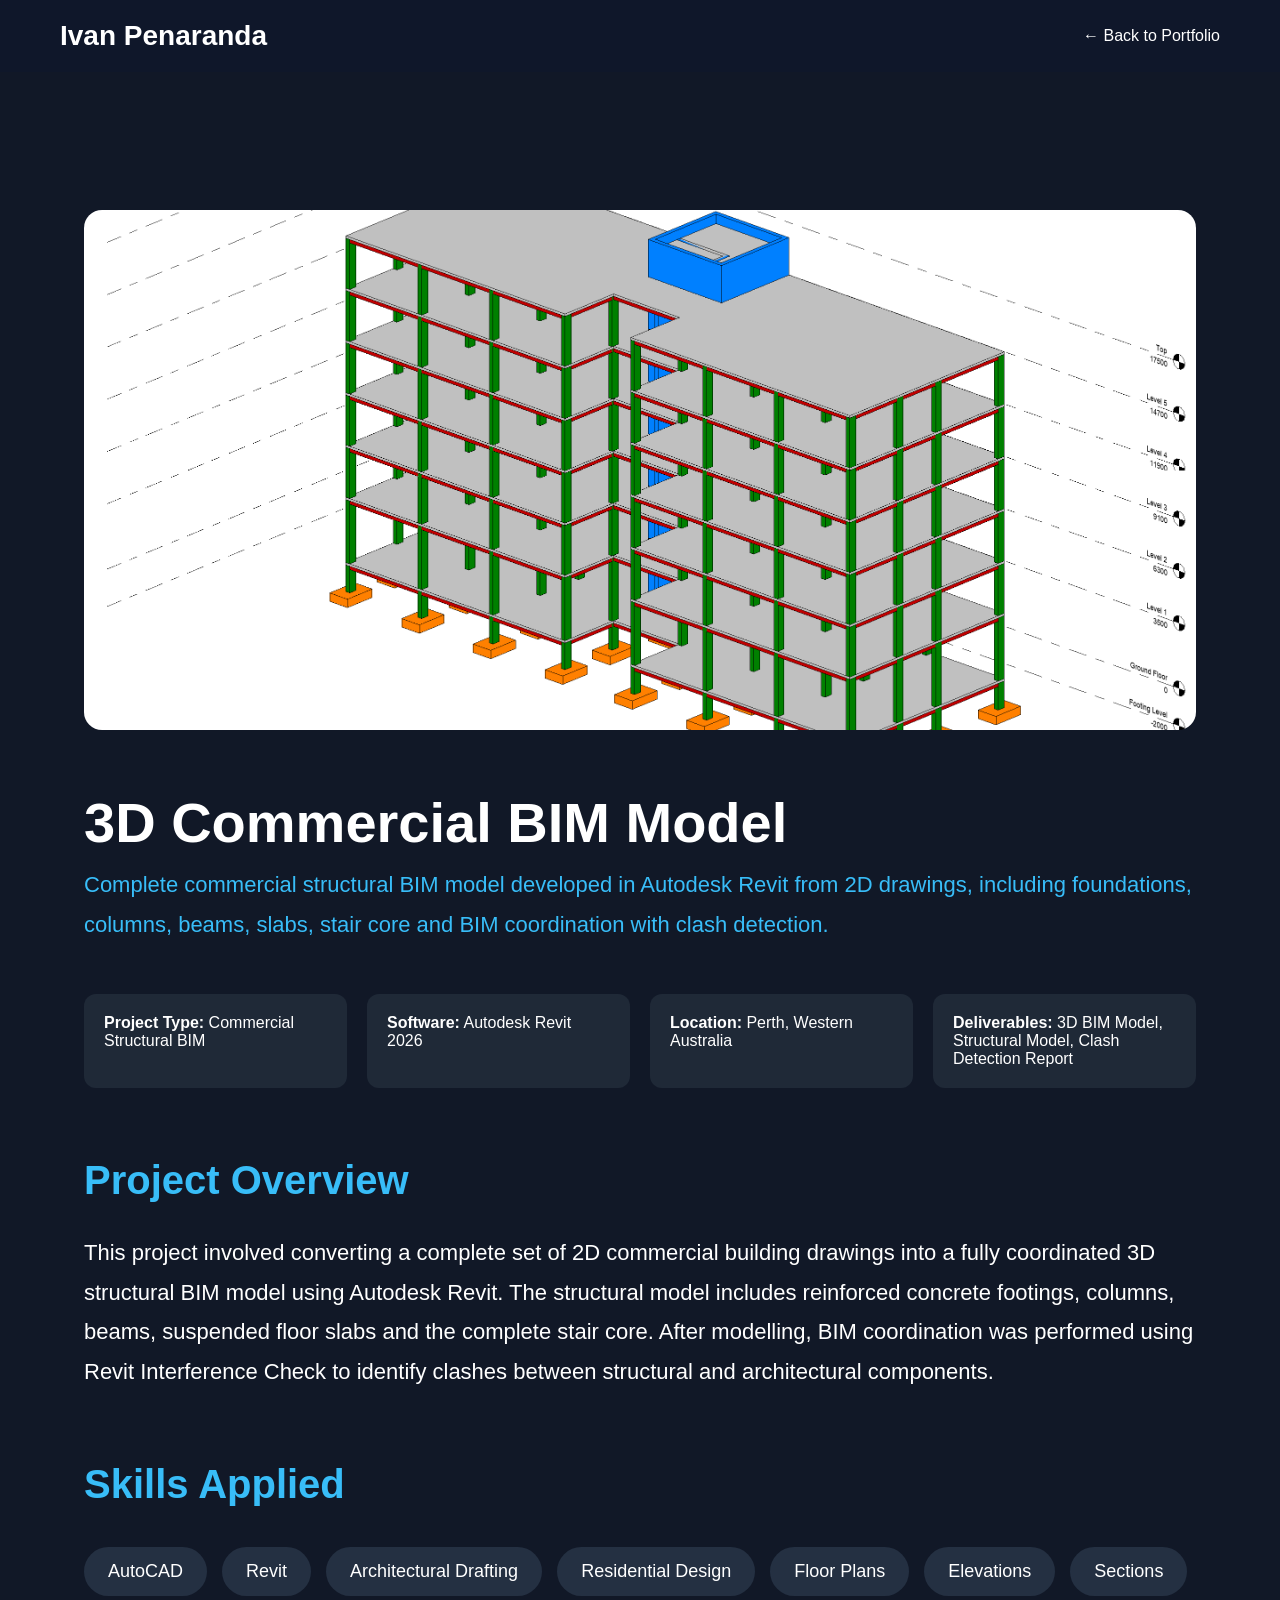
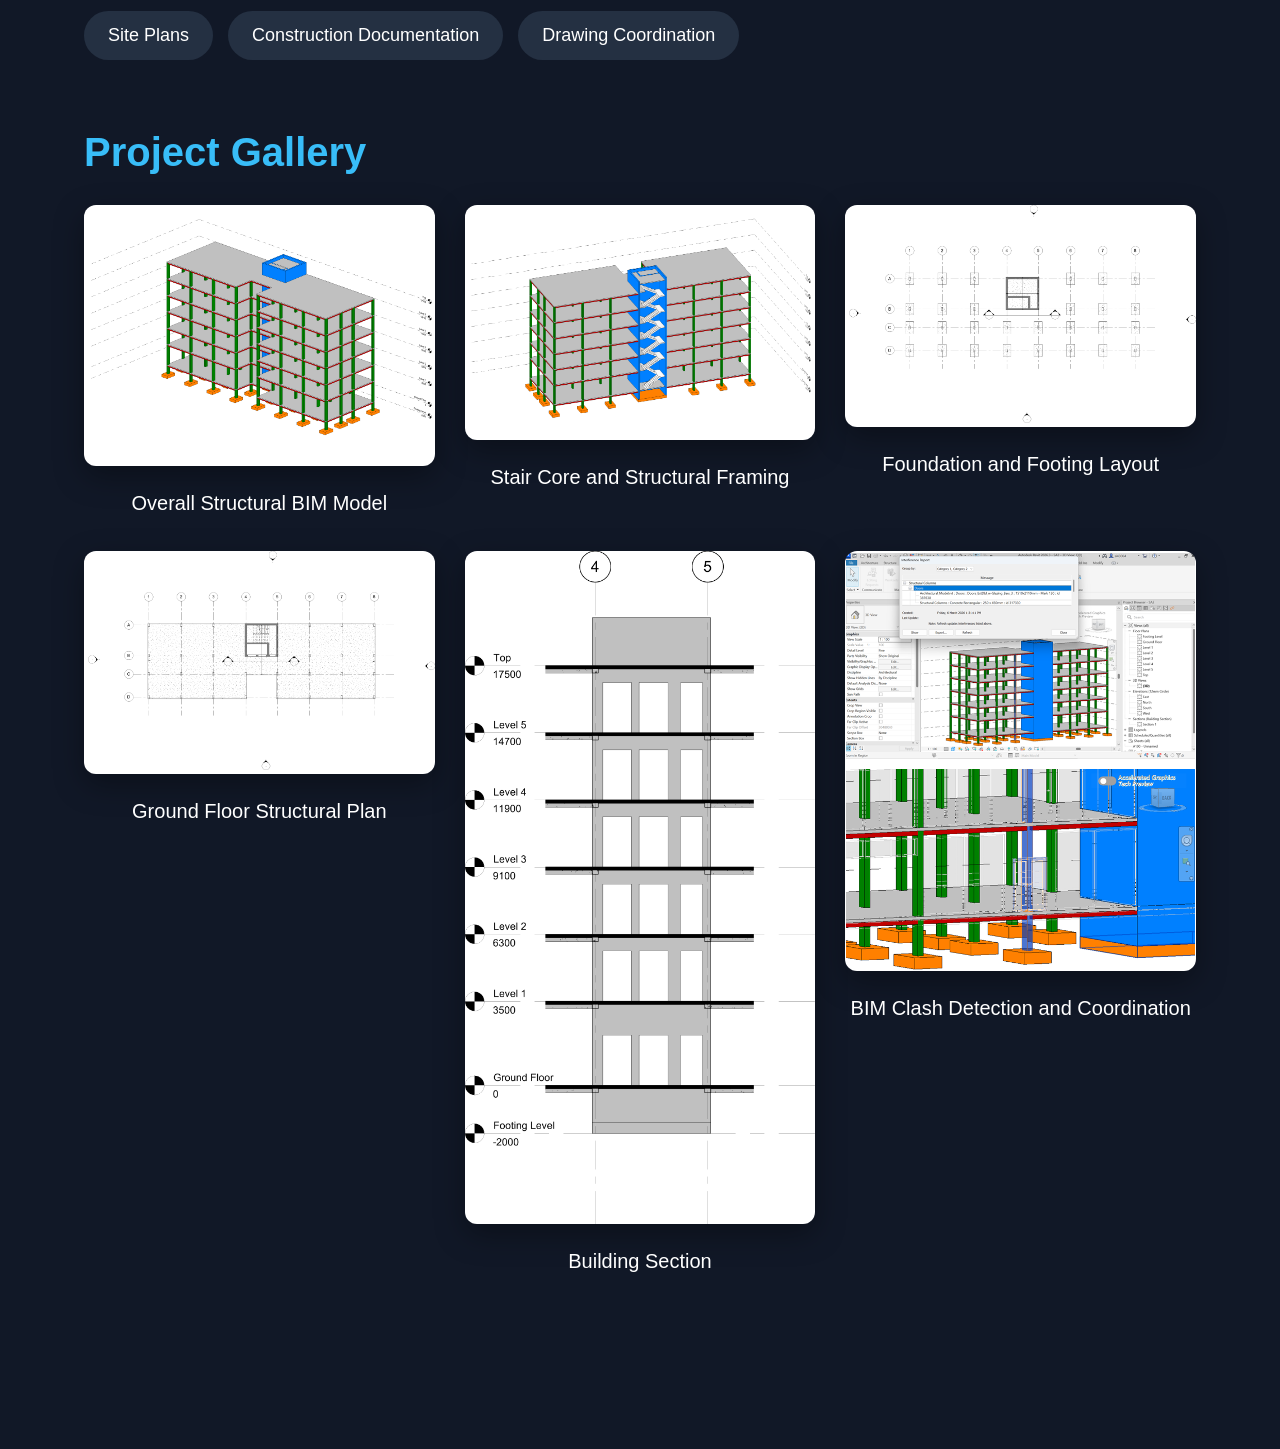
==== projects/commercial-bim-model/index.html @ fedfc9dd "Update index.html" ====
<!DOCTYPE html>
<html lang="en">
<head>
    <meta charset="UTF-8">
    <meta name="viewport" content="width=device-width, initial-scale=1.0">
    <title>Residential House Renovation | Ivan Penaranda</title>
    <link rel="stylesheet" href="../../style.css">
</head>

<body>

<header>
    <nav>
        <div class="logo">Ivan Penaranda</div>
        <ul>
            <li><a href="../../index.html">← Back to Portfolio</a></li>
        </ul>
    </nav>
</header>

<section class="project-detail">

    <div class="hero-slider">

    <img src="images/commercial-1.png" class="active" alt="Commercial BIM Model">

    <img src="images/commercial-2.png" alt="Commercial BIM Model">

    <img src="images/footing.png" alt="Commercial BIM Model">

    <img src="images/ground-floor.png" alt="Commercial BIM Model">

    <img src="images/section-1.png" alt="Commercial BIM Model">

    <img src="images/clash-detection.png" alt="Commercial BIM Model">

</div>

    <h1>3D Commercial BIM Model</h1>
    <p class="project-subtitle">
        Complete commercial structural BIM model developed in Autodesk Revit from 2D drawings, including foundations, columns, beams, slabs, stair core and BIM coordination with clash detection.
    </p>

    <div class="project-info">
        <div><strong>Project Type:</strong> Commercial Structural BIM</div>
        <div><strong>Software:</strong> Autodesk Revit 2026</div>
        <div><strong>Location:</strong> Perth, Western Australia</div>
        <div><strong>Deliverables:</strong> 3D BIM Model, Structural Model, Clash Detection Report</div>
    </div>

    <h2>Project Overview</h2>
    <p>
This project involved converting a complete set of 2D commercial building drawings into a fully coordinated 3D structural BIM model using Autodesk Revit.

The structural model includes reinforced concrete footings, columns, beams, suspended floor slabs and the complete stair core. After modelling, BIM coordination was performed using Revit Interference Check to identify clashes between structural and architectural components.
</p>

    <h2>Skills Applied</h2>

<div class="skills">

    <span>AutoCAD</span>

    <span>Revit</span>

    <span>Architectural Drafting</span>

    <span>Residential Design</span>

    <span>Floor Plans</span>

    <span>Elevations</span>

    <span>Sections</span>

    <span>Site Plans</span>

    <span>Construction Documentation</span>

    <span>Drawing Coordination</span>

</div>

    <h2>Project Gallery</h2>

    <div class="gallery">

    <a href="images/commercial-1.png" target="_blank">
        <img src="images/commercial-1.png" alt="Overall commercial BIM model">
        <p>Overall Structural BIM Model</p>
    </a>

    <a href="images/commercial-2.png" target="_blank">
        <img src="images/commercial-2.png" alt="Commercial BIM stair core">
        <p>Stair Core and Structural Framing</p>
    </a>

    <a href="images/footing.png" target="_blank">
        <img src="images/footing.png" alt="Commercial building footing layout">
        <p>Foundation and Footing Layout</p>
    </a>

    <a href="images/ground-floor.png" target="_blank">
        <img src="images/ground-floor.png" alt="Commercial building ground floor">
        <p>Ground Floor Structural Plan</p>
    </a>

    <a href="images/section-1.png" target="_blank">
        <img src="images/section-1.png" alt="Commercial building structural section">
        <p>Building Section</p>
    </a>

    <a href="images/clash-detection.png" target="_blank">
        <img src="images/clash-detection.png" alt="BIM clash detection review">
        <p>BIM Clash Detection and Coordination</p>
    </a>

</div>

</div>


</section>

<script>
const slides = document.querySelectorAll(".hero-slider img");

let current = 0;

setInterval(() => {
    slides[current].classList.remove("active");
    current = (current + 1) % slides.length;
    slides[current].classList.add("active");
}, 3000);
</script>

</body>
</html>
---- style.css ----
*{
    margin:0;
    padding:0;
    box-sizing:border-box;
}

html{
    scroll-behavior:smooth;
}

body{

    font-family:Arial, Helvetica, sans-serif;
    background:#111827;
    color:white;

}

header{

    background:#0f172a;
    position:fixed;
    width:100%;
    top:0;
    z-index:1000;

}

nav{

    max-width:1200px;
    margin:auto;

    display:flex;

    justify-content:space-between;

    align-items:center;

    padding:20px;

}

.logo{

    font-size:28px;
    font-weight:bold;

}

nav ul{

    display:flex;
    list-style:none;

}

nav li{

    margin-left:30px;

}

nav a{

    color:white;
    text-decoration:none;
    transition:.3s;

}

nav a:hover{

    color:#38bdf8;

}

.hero{

    max-width:1100px;

    margin:auto;

    padding:170px 20px 120px;

    text-align:center;

}

.hero img{

    width:220px;

    height:220px;

    border-radius:50%;

    object-fit:cover;

    border:6px solid #38bdf8;

    margin-bottom:40px;

}

.hero h1{

    font-size:72px;

    margin-bottom:20px;

}

.hero h2{

    color:#38bdf8;

    font-size:42px;

    margin-bottom:30px;

}

.hero p{

    font-size:24px;

    color:#d1d5db;

    max-width:900px;

    margin:auto;

    line-height:1.7;

}

.button{

    display:inline-block;

    margin-top:45px;

    padding:18px 40px;

    background:#38bdf8;

    color:white;

    border-radius:8px;

    text-decoration:none;

    font-size:20px;

}

section{

    max-width:1100px;

    margin:auto;

    padding:90px 20px;

}

section h2{

    font-size:42px;

    margin-bottom:40px;

    color:#38bdf8;

}

section p{

    font-size:20px;

    line-height:1.8;

}

.cards{

    display:grid;

    grid-template-columns:repeat(auto-fit,minmax(300px,1fr));

    gap:30px;

}

.card{

    background:#1f2937;

    padding:35px;

    border-radius:12px;

}

.card h3{

    margin-bottom:20px;

    color:#38bdf8;

}

.skills{

    display:flex;

    flex-wrap:wrap;

    gap:15px;

}

.skills span{

    background:#38bdf8;

    padding:15px 25px;

    border-radius:40px;

    font-size:18px;

}

#contact a{

    color:#38bdf8;

    text-decoration:none;

}

footer{

    padding:50px;

    text-align:center;

    background:#0f172a;

    color:#9ca3af;

}

/* ===========================
   PROJECT DETAIL PAGE
=========================== */

.project-detail{
    width:90%;
    max-width:1200px;
    margin:120px auto 80px;
}

.project-detail h1{
    font-size:56px;
    color:white;
    margin-bottom:10px;
}

.project-subtitle{
    font-size:24px;
    color:#38bdf8;
    margin-bottom:50px;
}

.project-info{
    display:grid;
    grid-template-columns:repeat(auto-fit,minmax(250px,1fr));
    gap:20px;
    margin-bottom:60px;
}

.project-info div{
    background:#1f2937;
    padding:20px;
    border-radius:12px;
}

.project-detail h2{
    margin-top:70px;
    margin-bottom:30px;
    color:#38bdf8;
    font-size:40px;
}

.project-detail p{
    font-size:22px;
    line-height:1.8;
}

.gallery{
    display:grid;
    grid-template-columns:repeat(auto-fit,minmax(320px,1fr));
    gap:30px;
}

.gallery a{
    text-decoration:none;
    color:white;
}

.gallery img{
    width:100%;
    border-radius:12px;
    transition:.3s;
    box-shadow:0 10px 30px rgba(0,0,0,.35);
}

.gallery img:hover{
    transform:scale(1.03);
}

.gallery p{
    text-align:center;
    margin-top:15px;
    font-size:20px;
    color:white;
}

.hero-slider{

    width:100%;

    height:520px;

    position:relative;

    overflow:hidden;

    border-radius:18px;

    margin-bottom:60px;

}

.hero-slider img{

    position:absolute;

    width:100%;

    height:100%;

    object-fit:cover;

    opacity:0;

    transition:opacity 1s ease;

}

.hero-slider img.active{

    opacity:1;

}

.skills{
    display:flex;
    flex-wrap:wrap;
    gap:15px;
    margin:40px 0 70px;
}

.skills span{
    background:#243042;
    color:white;
    padding:14px 24px;
    border-radius:40px;
    font-size:18px;
    transition:.3s;
}

.skills span:hover{
    background:#38bdf8;
    transform:translateY(-4px);
}
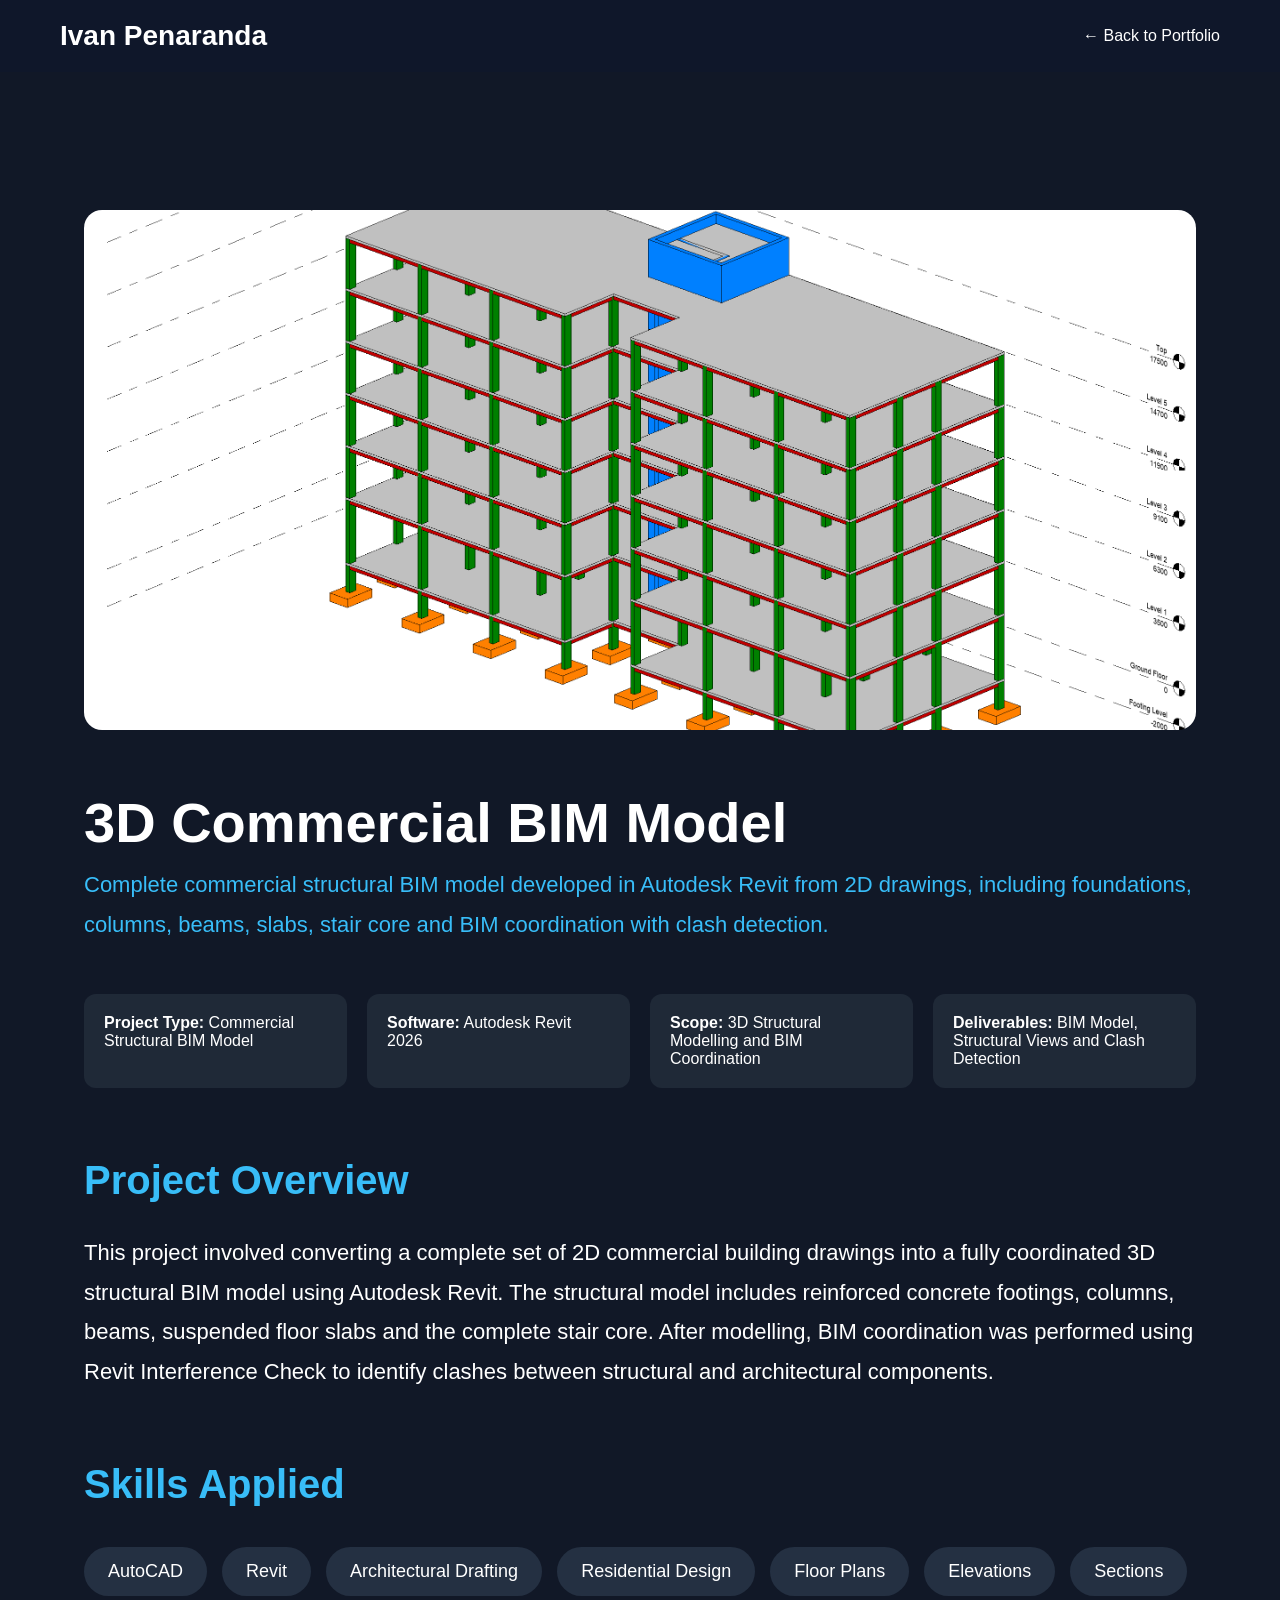
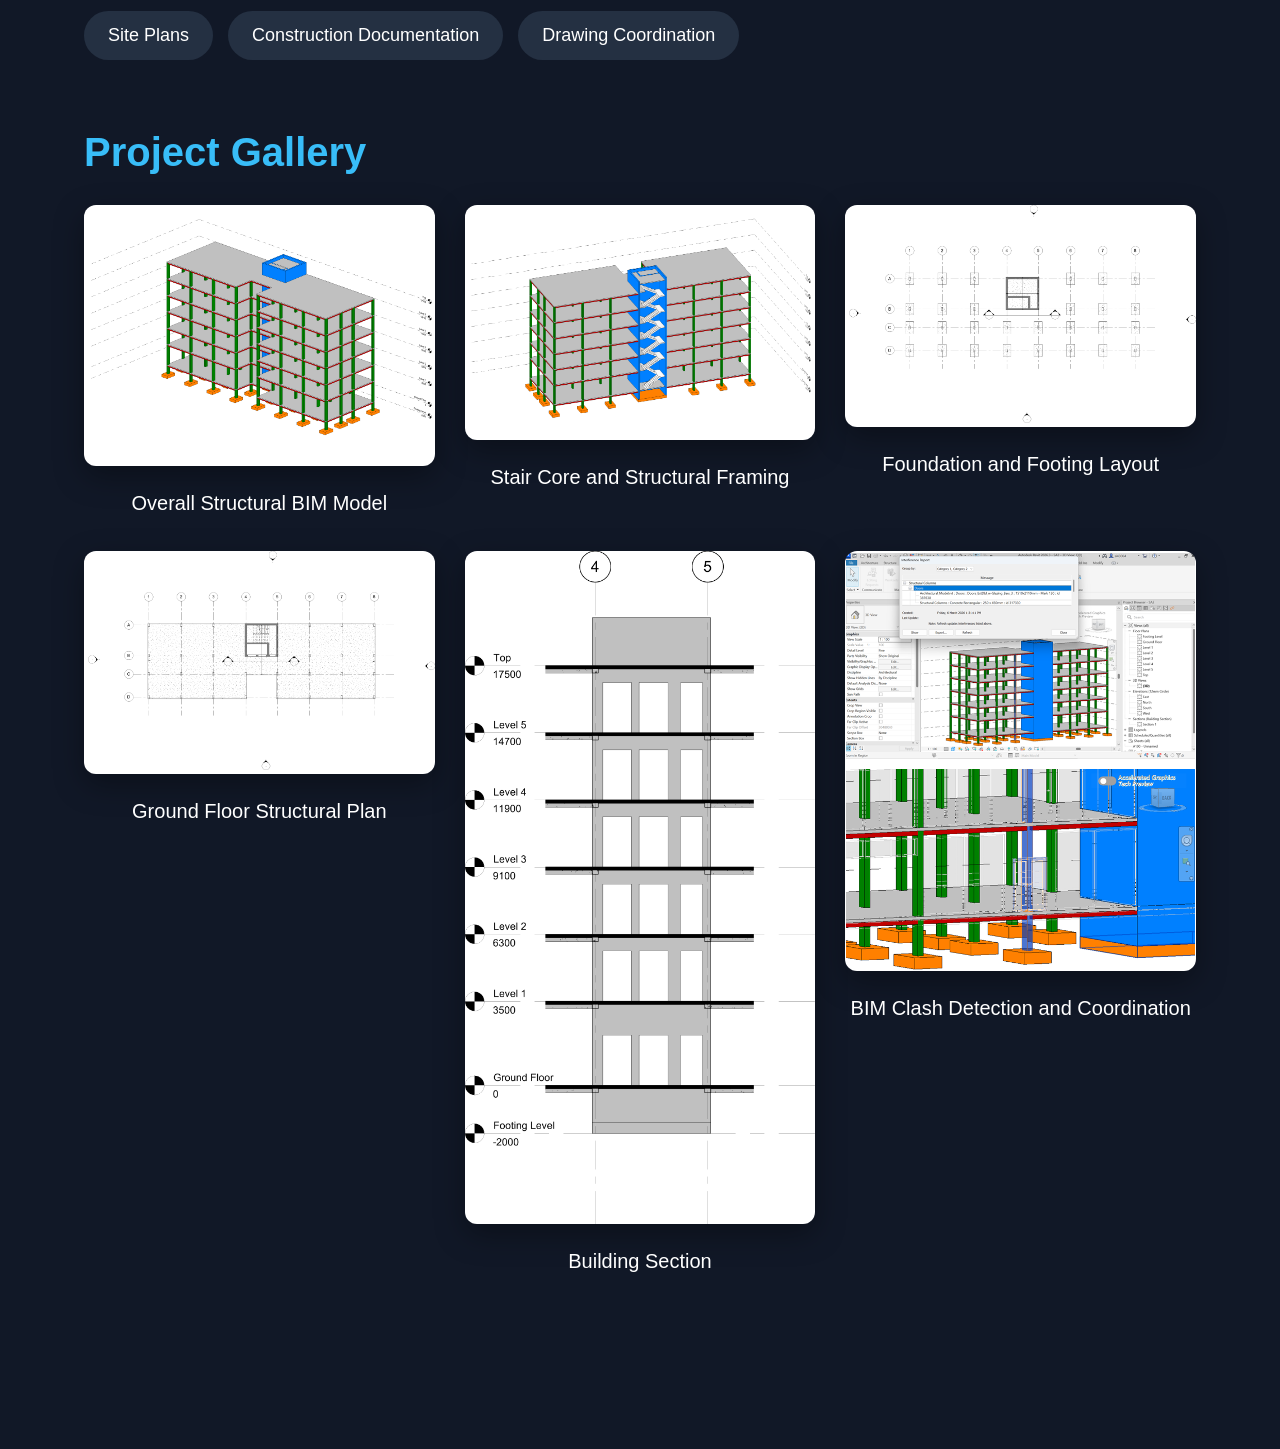
==== commit 0e9939f3: "Update index.html" ====
--- a/projects/commercial-bim-model/index.html
+++ b/projects/commercial-bim-model/index.html
@@ -42,11 +42,28 @@
     </p>
 
     <div class="project-info">
-        <div><strong>Project Type:</strong> Commercial Structural BIM</div>
-        <div><strong>Software:</strong> Autodesk Revit 2026</div>
-        <div><strong>Location:</strong> Perth, Western Australia</div>
-        <div><strong>Deliverables:</strong> 3D BIM Model, Structural Model, Clash Detection Report</div>
+
+    <div>
+        <strong>Project Type:</strong>
+        Commercial Structural BIM Model
     </div>
+
+    <div>
+        <strong>Software:</strong>
+        Autodesk Revit 2026
+    </div>
+
+    <div>
+        <strong>Scope:</strong>
+        3D Structural Modelling and BIM Coordination
+    </div>
+
+    <div>
+        <strong>Deliverables:</strong>
+        BIM Model, Structural Views and Clash Detection
+    </div>
+
+</div>
 
     <h2>Project Overview</h2>
     <p>
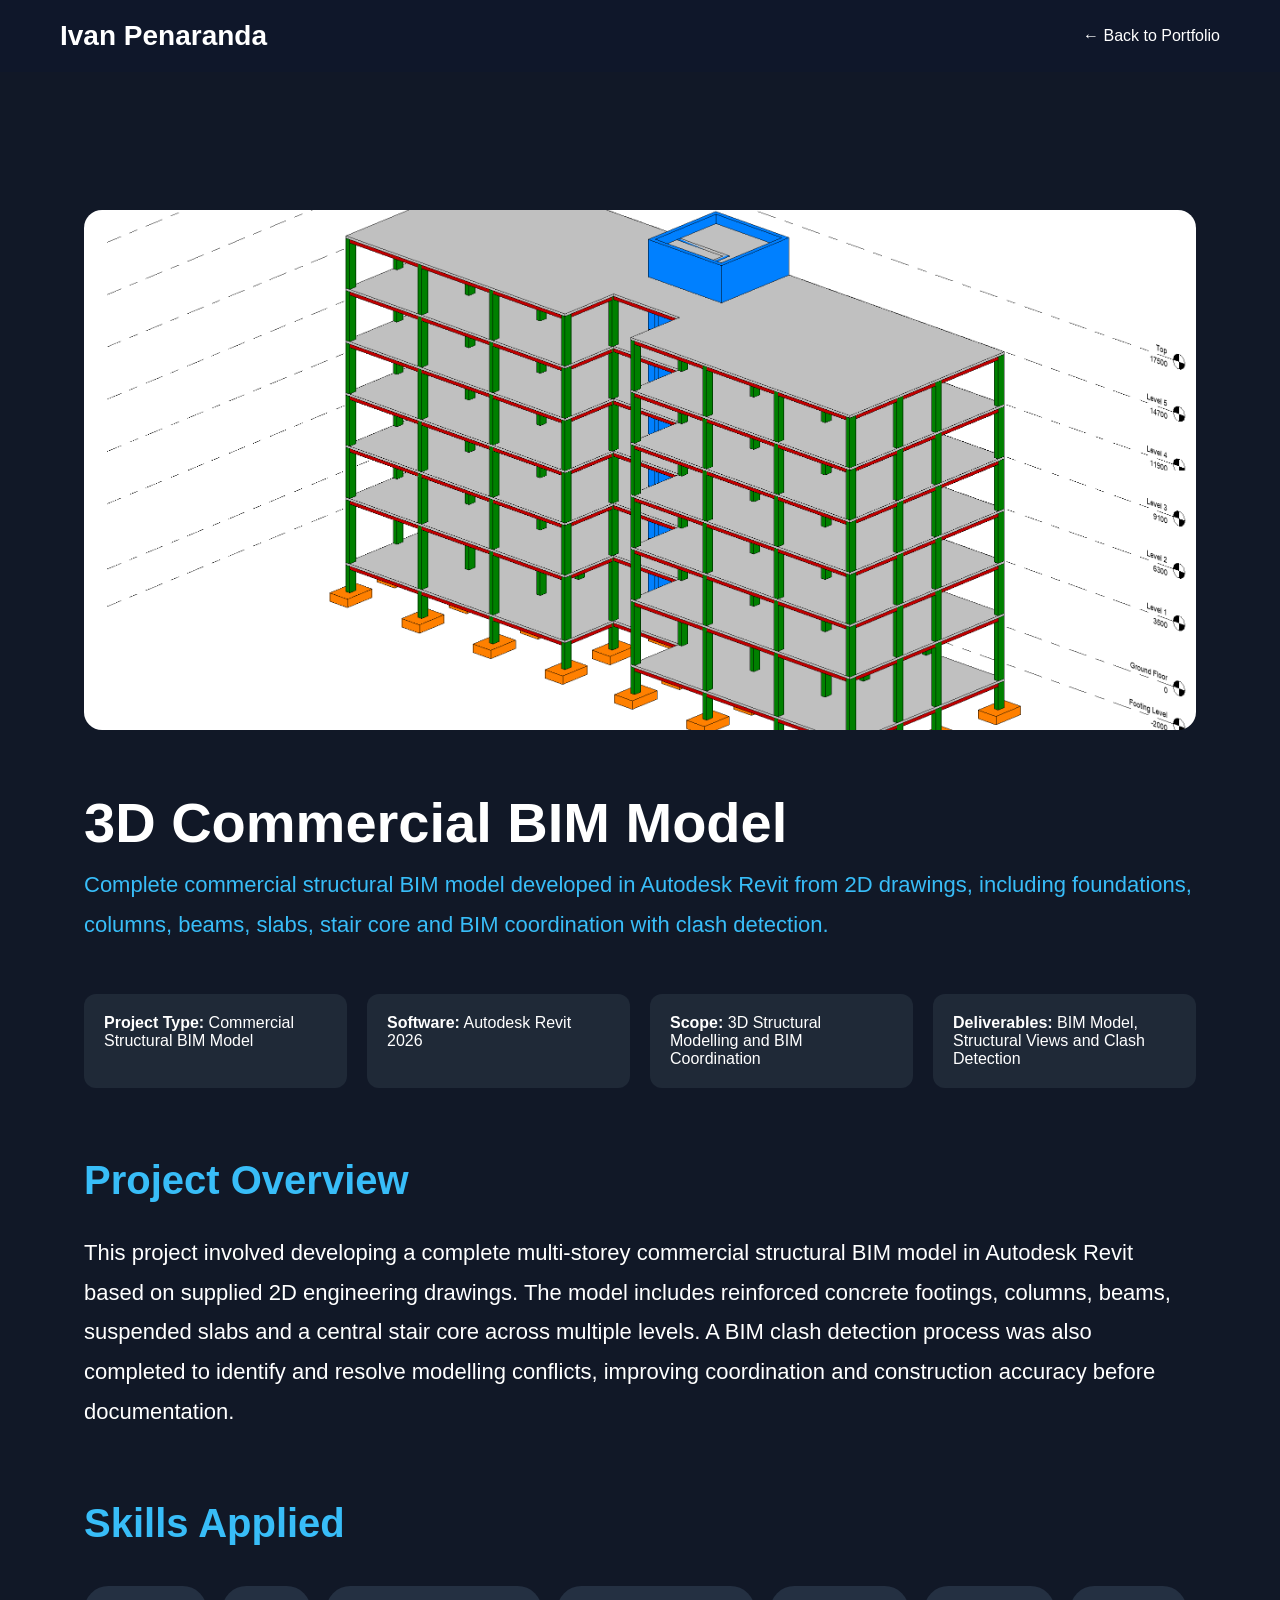
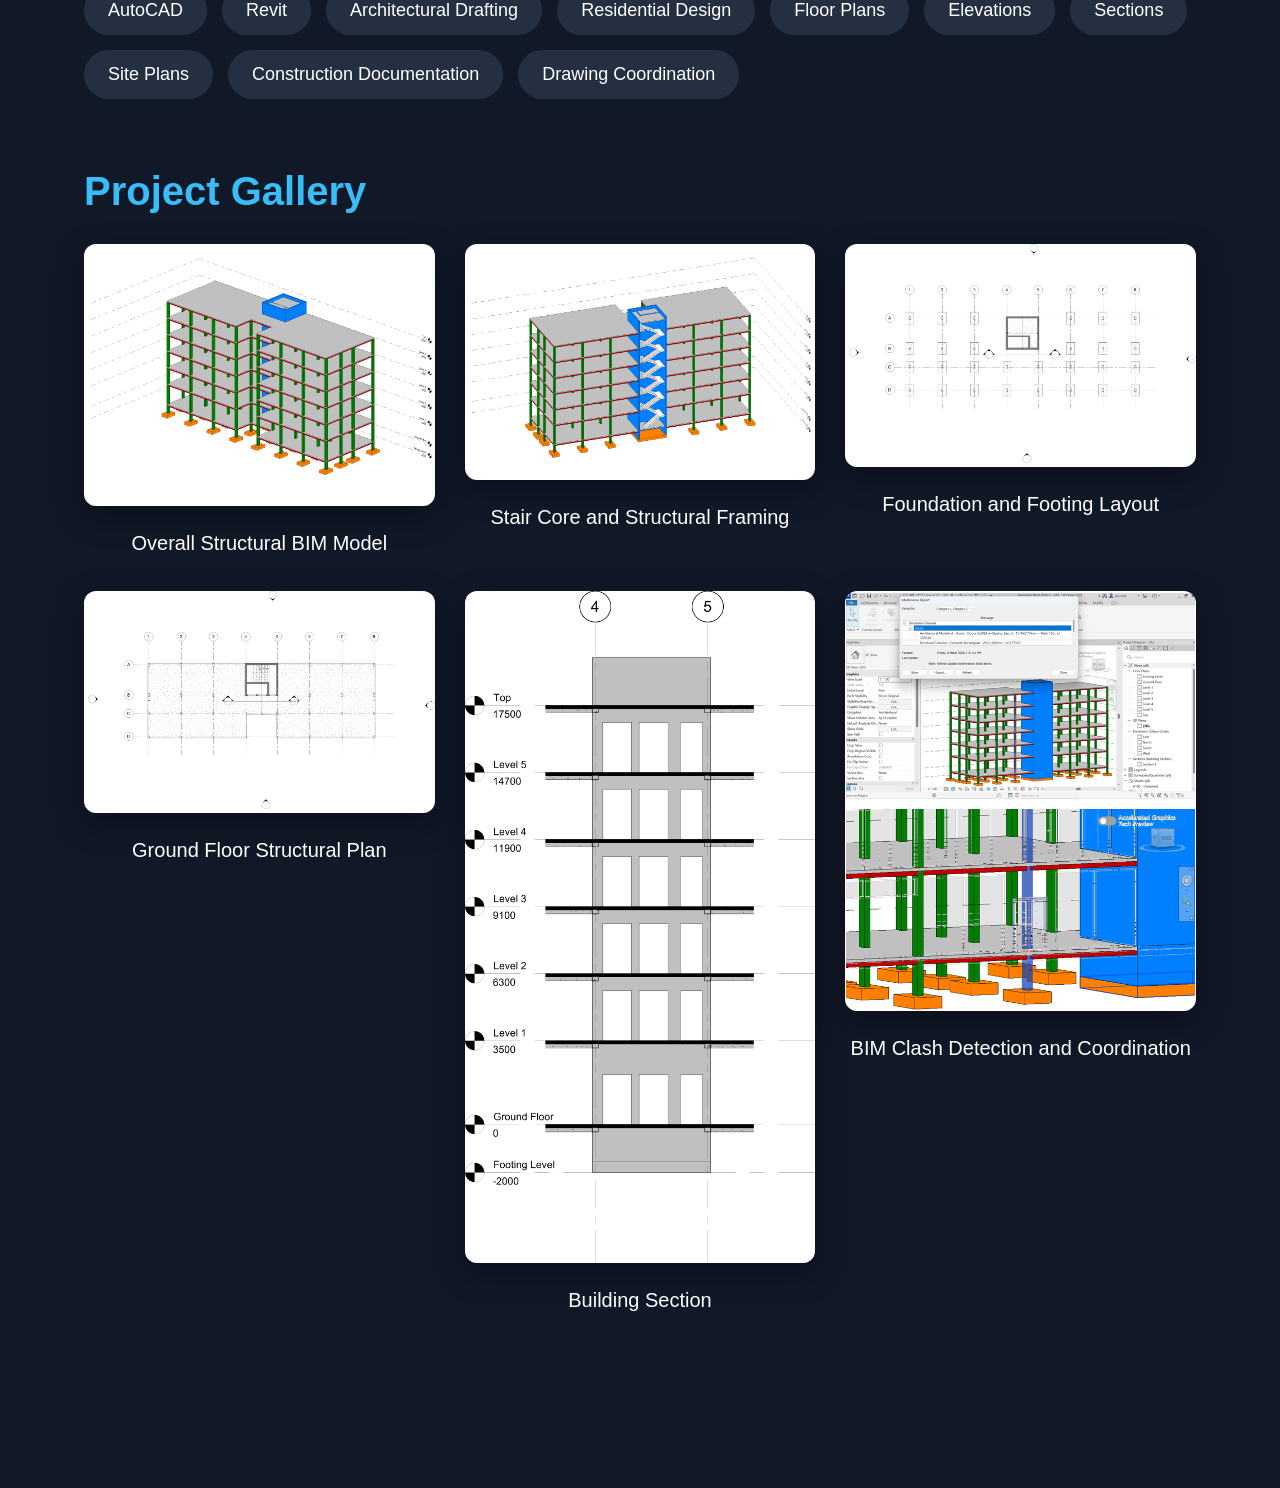
==== commit cbcbfb76: "Update index.html" ====
--- a/projects/commercial-bim-model/index.html
+++ b/projects/commercial-bim-model/index.html
@@ -67,9 +67,7 @@
 
     <h2>Project Overview</h2>
     <p>
-This project involved converting a complete set of 2D commercial building drawings into a fully coordinated 3D structural BIM model using Autodesk Revit.
-
-The structural model includes reinforced concrete footings, columns, beams, suspended floor slabs and the complete stair core. After modelling, BIM coordination was performed using Revit Interference Check to identify clashes between structural and architectural components.
+This project involved developing a complete multi-storey commercial structural BIM model in Autodesk Revit based on supplied 2D engineering drawings. The model includes reinforced concrete footings, columns, beams, suspended slabs and a central stair core across multiple levels. A BIM clash detection process was also completed to identify and resolve modelling conflicts, improving coordination and construction accuracy before documentation.
 </p>
 
     <h2>Skills Applied</h2>
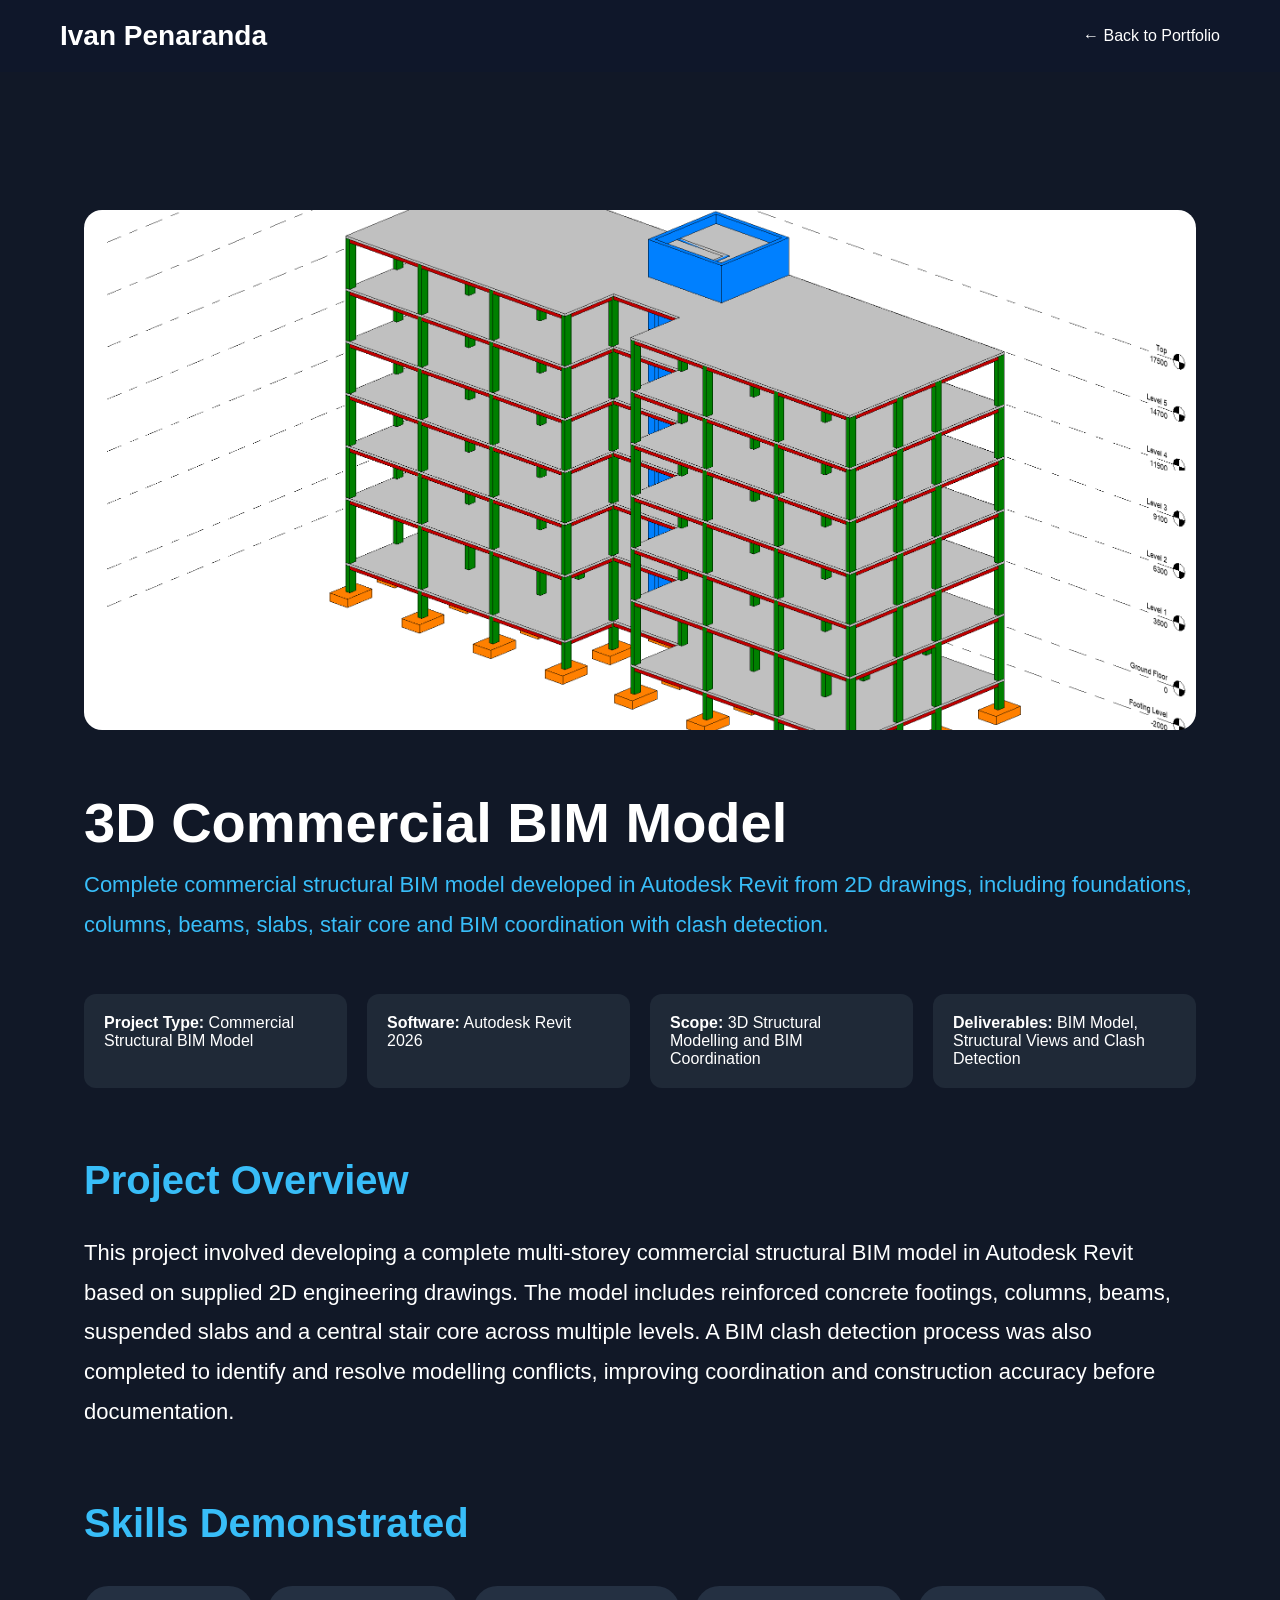
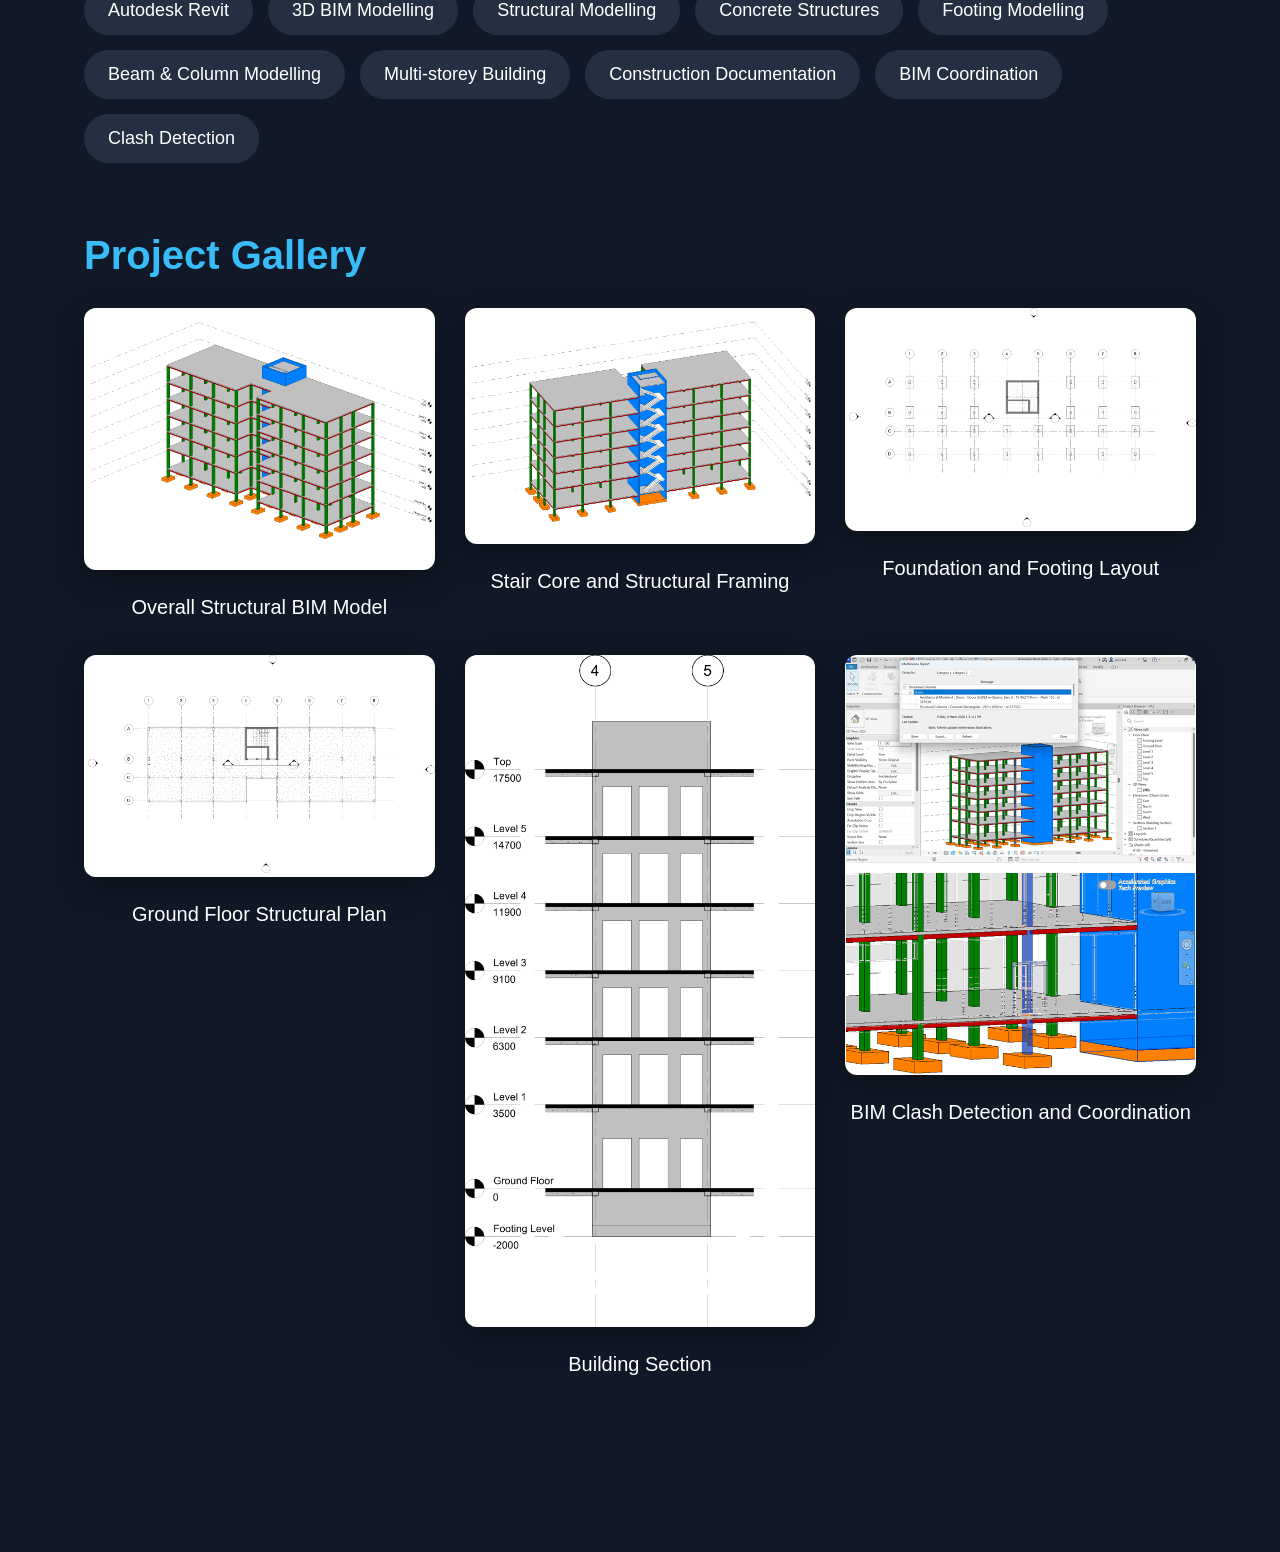
==== commit 239d45f1: "Update index.html" ====
--- a/projects/commercial-bim-model/index.html
+++ b/projects/commercial-bim-model/index.html
@@ -70,29 +70,29 @@
 This project involved developing a complete multi-storey commercial structural BIM model in Autodesk Revit based on supplied 2D engineering drawings. The model includes reinforced concrete footings, columns, beams, suspended slabs and a central stair core across multiple levels. A BIM clash detection process was also completed to identify and resolve modelling conflicts, improving coordination and construction accuracy before documentation.
 </p>
 
-    <h2>Skills Applied</h2>
+    <h2>Skills Demonstrated</h2>
 
 <div class="skills">
 
-    <span>AutoCAD</span>
+    <span>Autodesk Revit</span>
 
-    <span>Revit</span>
+    <span>3D BIM Modelling</span>
 
-    <span>Architectural Drafting</span>
+    <span>Structural Modelling</span>
 
-    <span>Residential Design</span>
+    <span>Concrete Structures</span>
 
-    <span>Floor Plans</span>
+    <span>Footing Modelling</span>
 
-    <span>Elevations</span>
+    <span>Beam & Column Modelling</span>
 
-    <span>Sections</span>
-
-    <span>Site Plans</span>
+    <span>Multi-storey Building</span>
 
     <span>Construction Documentation</span>
 
-    <span>Drawing Coordination</span>
+    <span>BIM Coordination</span>
+
+    <span>Clash Detection</span>
 
 </div>
 
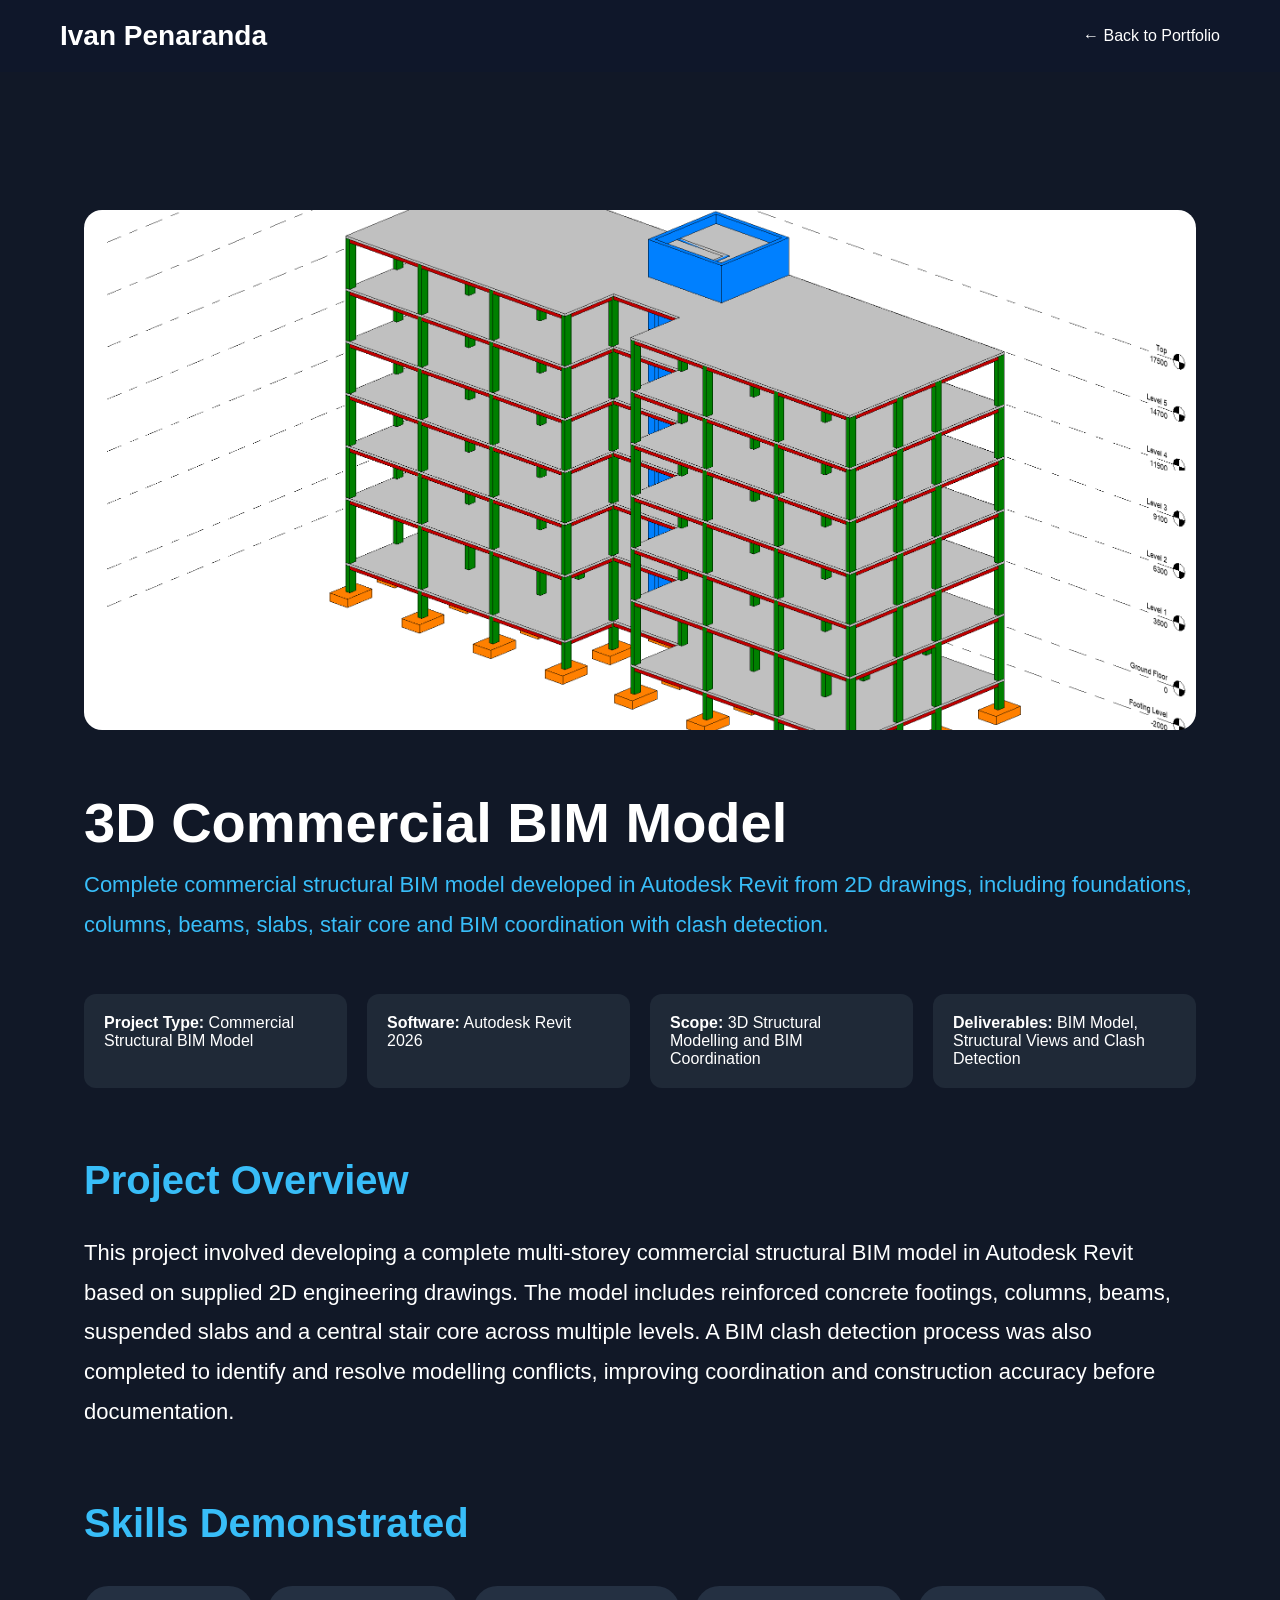
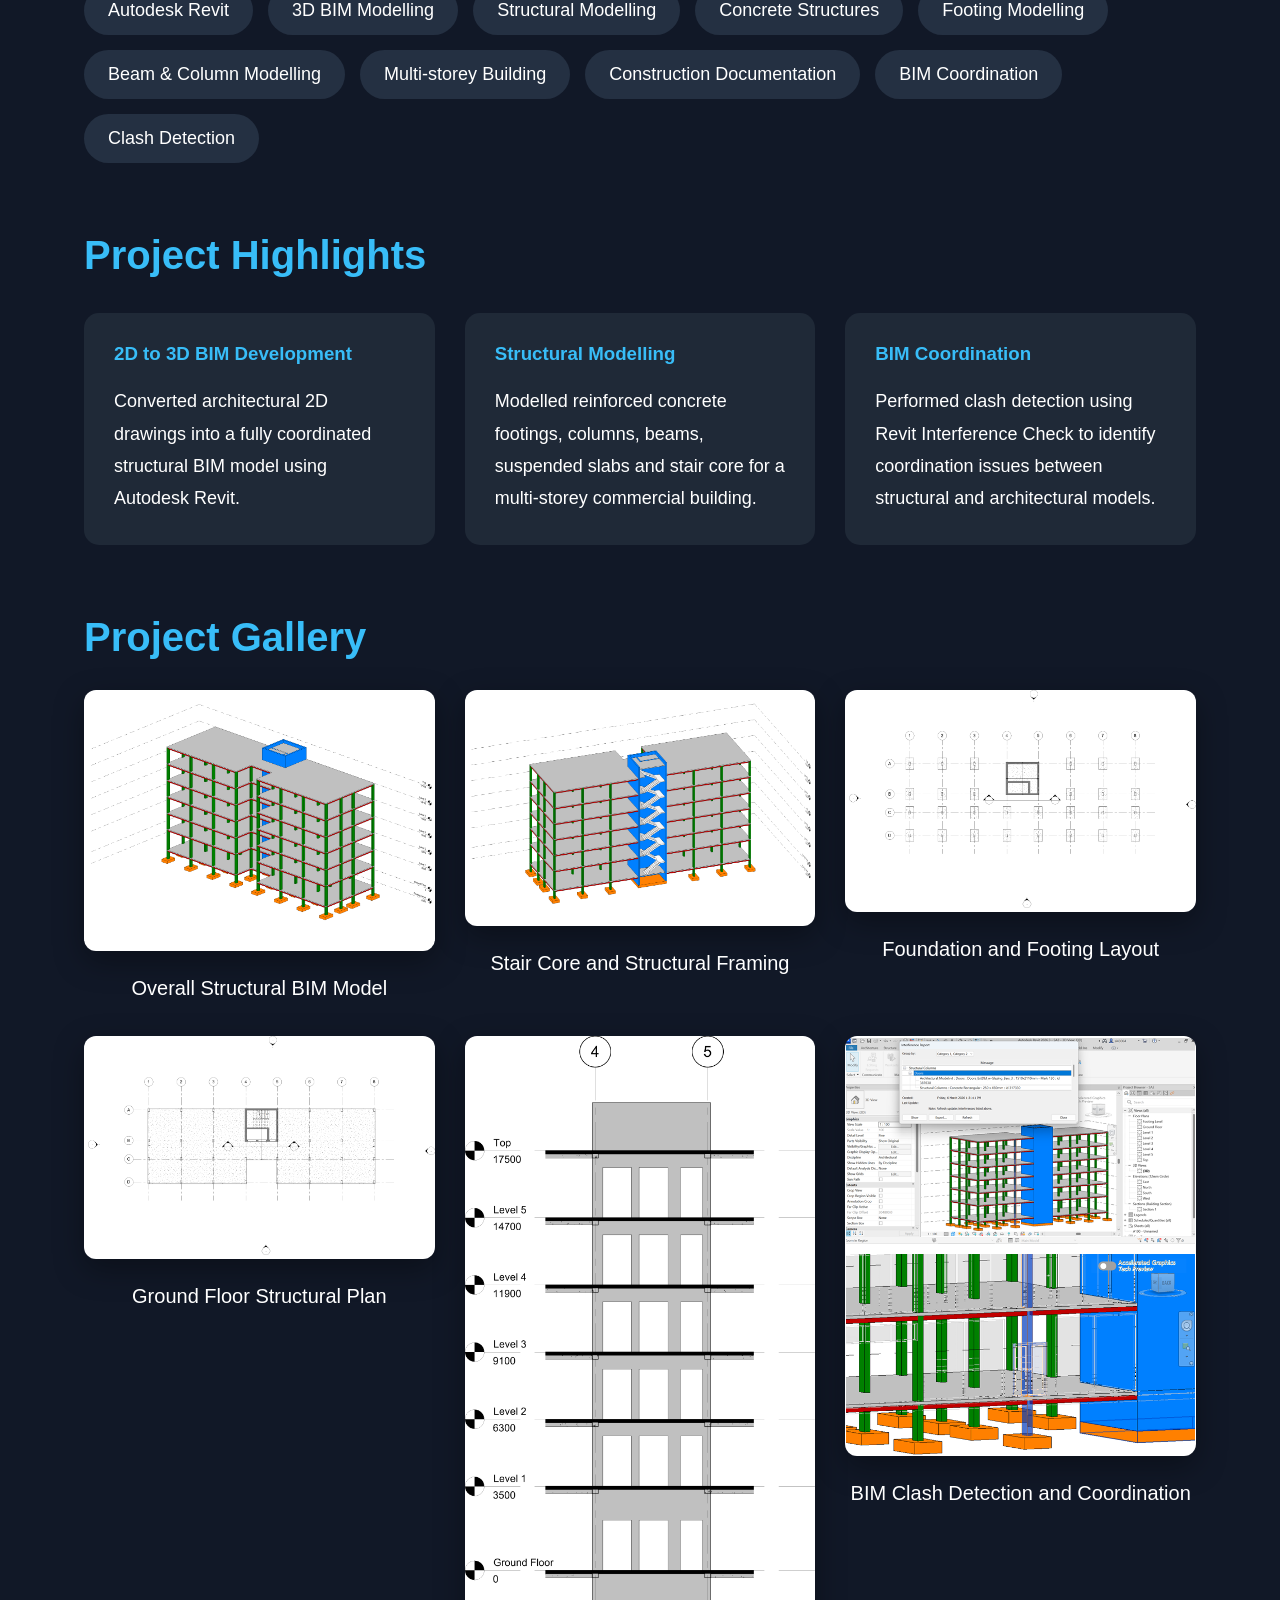
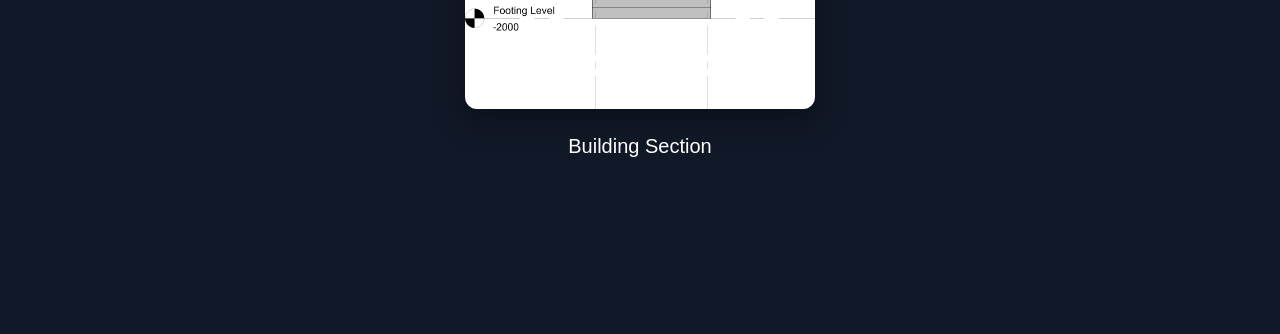
==== commit 4ae421f8: "aeae" ====
--- a/projects/commercial-bim-model/index.html
+++ b/projects/commercial-bim-model/index.html
@@ -96,6 +96,45 @@
 
 </div>
 
+<h2>Project Highlights</h2>
+
+<div class="project-highlights">
+
+    <div class="highlight-card">
+
+        <h3>2D to 3D BIM Development</h3>
+
+        <p>
+        Converted architectural 2D drawings into a fully coordinated
+        structural BIM model using Autodesk Revit.
+        </p>
+
+    </div>
+
+    <div class="highlight-card">
+
+        <h3>Structural Modelling</h3>
+
+        <p>
+        Modelled reinforced concrete footings, columns, beams,
+        suspended slabs and stair core for a multi-storey commercial building.
+        </p>
+
+    </div>
+
+    <div class="highlight-card">
+
+        <h3>BIM Coordination</h3>
+
+        <p>
+        Performed clash detection using Revit Interference Check to
+        identify coordination issues between structural and architectural models.
+        </p>
+
+    </div>
+
+</div>
+
     <h2>Project Gallery</h2>
 
     <div class="gallery">
--- a/style.css
+++ b/style.css
@@ -386,4 +386,58 @@
 .skills span:hover{
     background:#38bdf8;
     transform:translateY(-4px);
+}
+
+/*==========================
+PROJECT HIGHLIGHTS
+===========================*/
+
+.project-highlights{
+
+    display:grid;
+
+    grid-template-columns:repeat(auto-fit,minmax(320px,1fr));
+
+    gap:30px;
+
+    margin-top:35px;
+
+    margin-bottom:70px;
+
+}
+
+.highlight-card{
+
+    background:#1f2937;
+
+    border-radius:15px;
+
+    padding:30px;
+
+    transition:.35s;
+
+}
+
+.highlight-card:hover{
+
+    transform:translateY(-8px);
+
+    box-shadow:0 15px 40px rgba(0,0,0,.35);
+
+}
+
+.highlight-card h3{
+
+    color:#38bdf8;
+
+    margin-bottom:20px;
+
+}
+
+.highlight-card p{
+
+    font-size:18px;
+
+    line-height:1.8;
+
 }
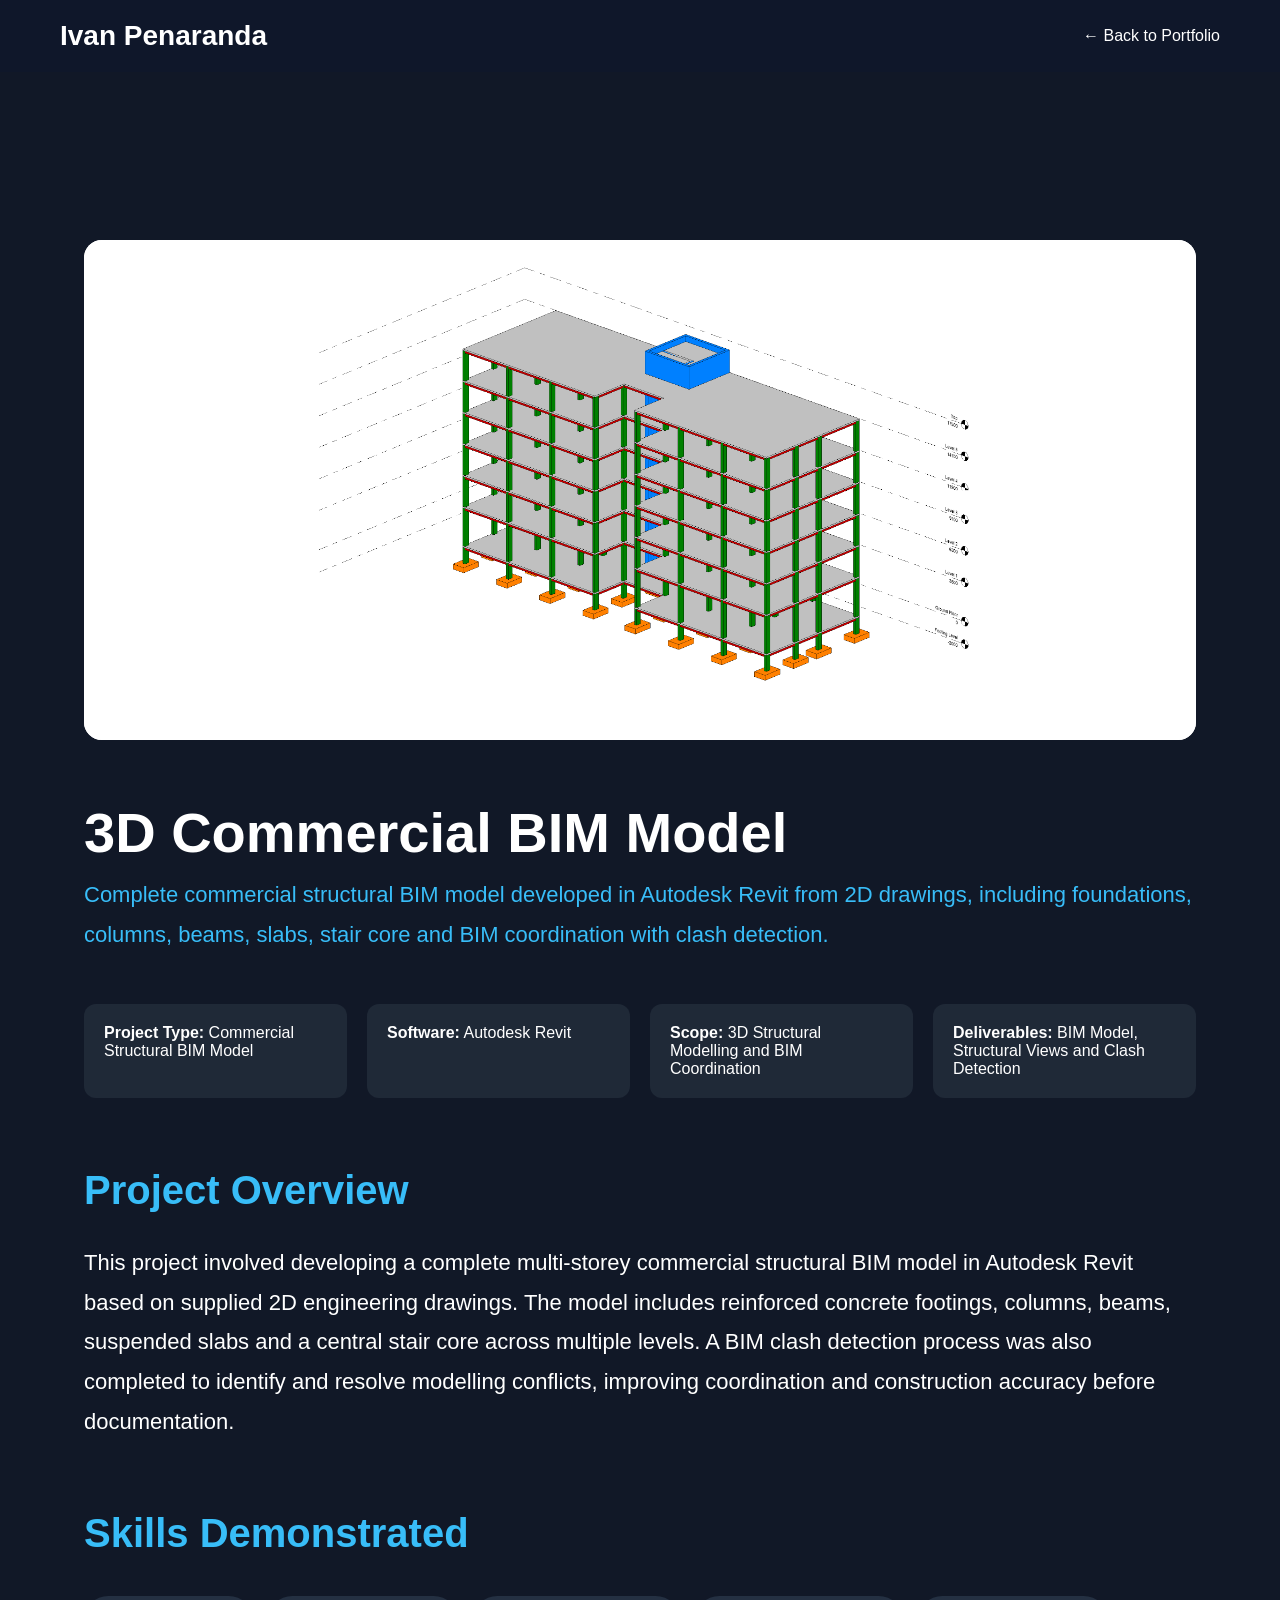
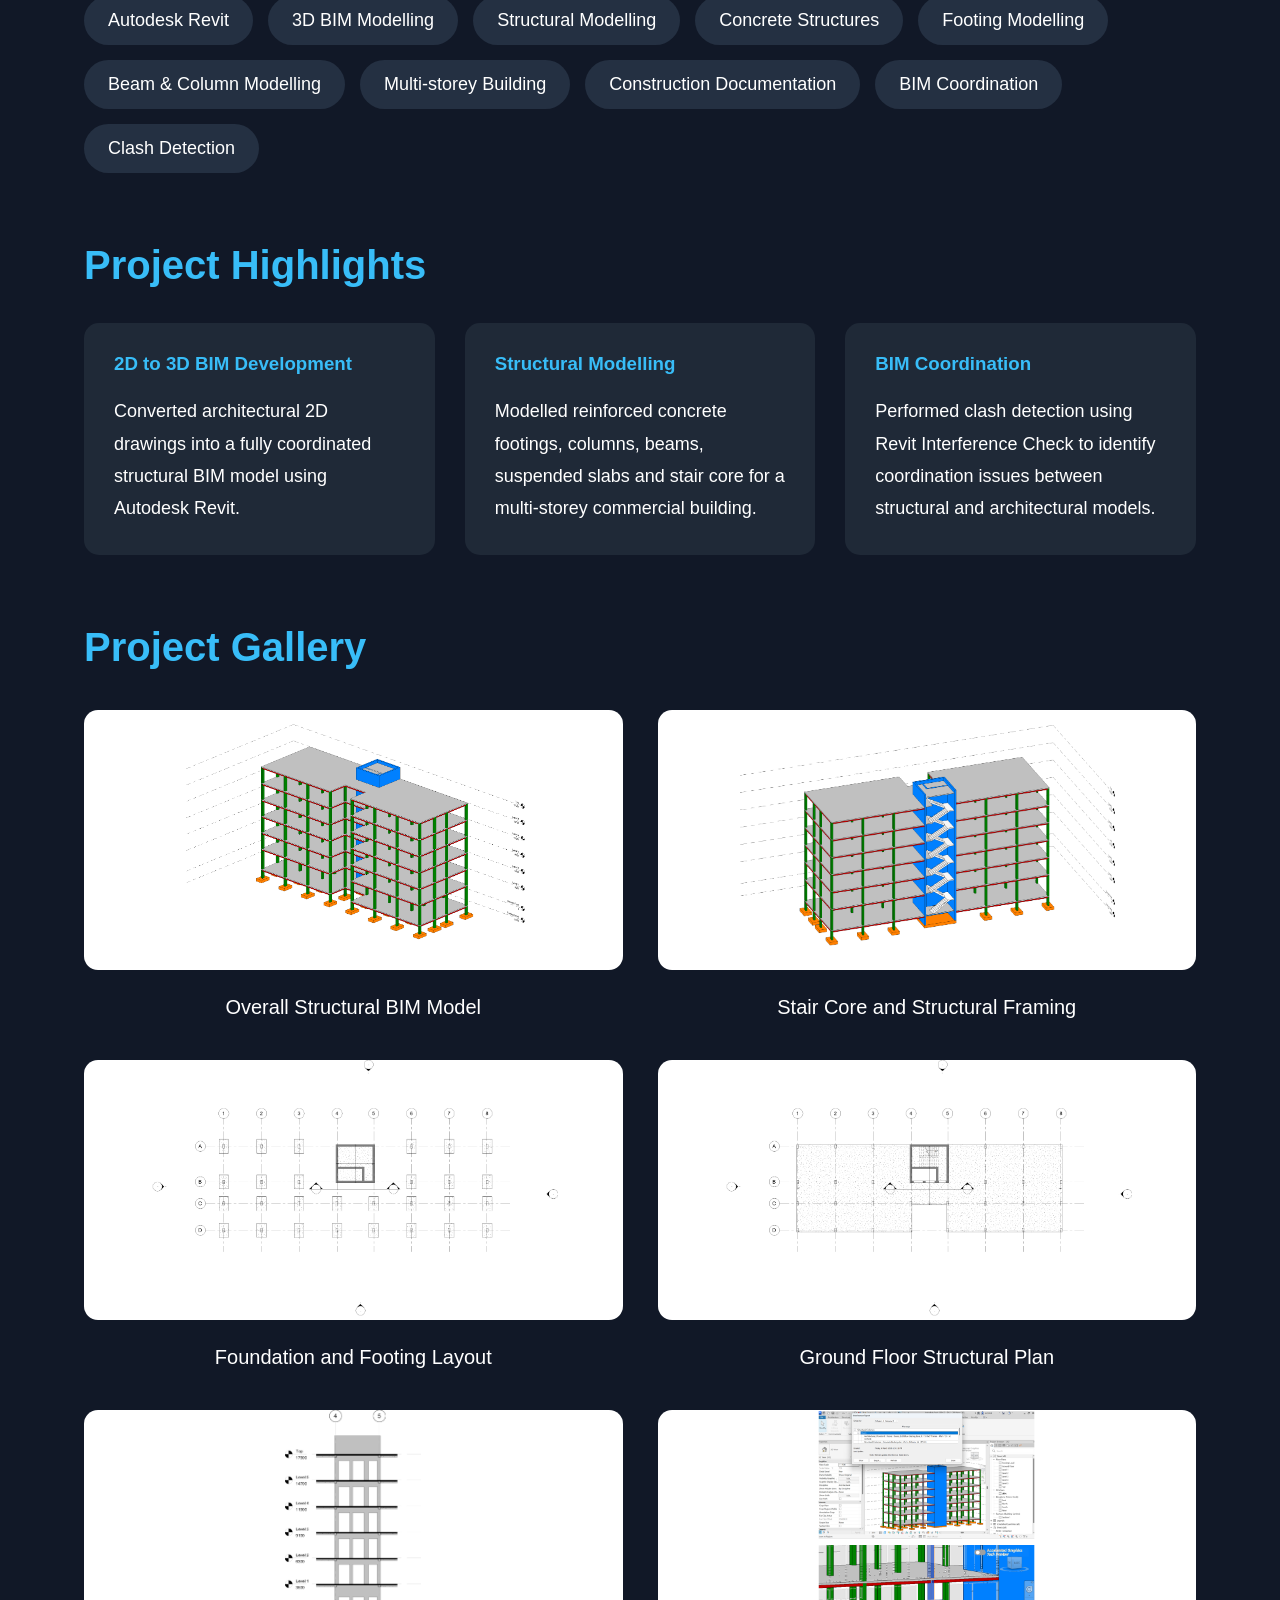
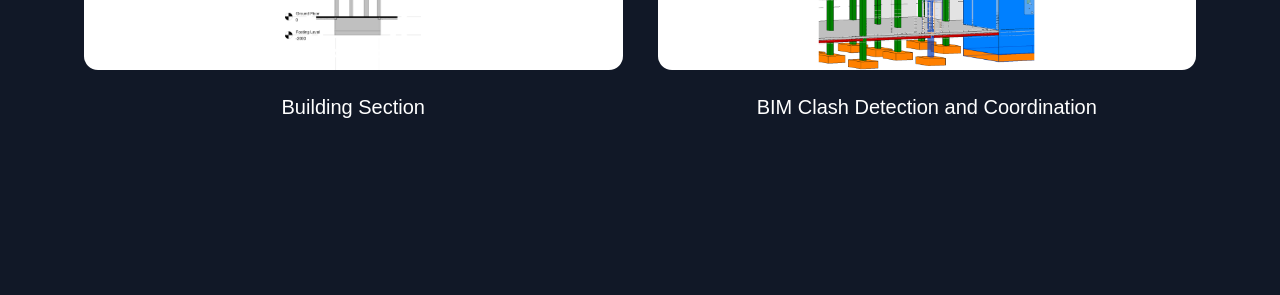
==== commit ceec2aaa: "Update index.html" ====
--- a/projects/commercial-bim-model/index.html
+++ b/projects/commercial-bim-model/index.html
@@ -3,7 +3,7 @@
 <head>
     <meta charset="UTF-8">
     <meta name="viewport" content="width=device-width, initial-scale=1.0">
-    <title>Residential House Renovation | Ivan Penaranda</title>
+    <title>3D Commercial BIM Model | Ivan Penaranda</title>
     <link rel="stylesheet" href="../../style.css">
 </head>
 
@@ -50,7 +50,7 @@
 
     <div>
         <strong>Software:</strong>
-        Autodesk Revit 2026
+        Autodesk Revit 
     </div>
 
     <div>
--- a/style.css
+++ b/style.css
@@ -197,7 +197,7 @@
 
     background:#1f2937;
 
-    padding:35px;
+    padding: 24px 24px 30px;
 
     border-radius:12px;
 
@@ -302,20 +302,24 @@
 
 .gallery{
     display:grid;
-    grid-template-columns:repeat(auto-fit,minmax(320px,1fr));
-    gap:30px;
+    grid-template-columns:repeat(auto-fit,minmax(350px,1fr));
+    gap:35px;
+    margin-top:40px;
 }
 
 .gallery a{
     text-decoration:none;
     color:white;
+    text-align:center;
 }
 
 .gallery img{
     width:100%;
-    border-radius:12px;
+    height:260px;
+    object-fit:contain;
+    background:white;
+    border-radius:14px;
     transition:.3s;
-    box-shadow:0 10px 30px rgba(0,0,0,.35);
 }
 
 .gallery img:hover{
@@ -330,35 +334,26 @@
 }
 
 .hero-slider{
-
     width:100%;
-
-    height:520px;
-
+    max-width:1400px;
+    height:500px;
     position:relative;
-
     overflow:hidden;
-
     border-radius:18px;
-
-    margin-bottom:60px;
-
+    margin:30px auto 60px;
+    background:#ffffff;
 }
 
 .hero-slider img{
-
     position:absolute;
-
+    inset:0;
     width:100%;
-
     height:100%;
-
-    object-fit:cover;
-
+    object-fit:contain;
+    object-position:center;
+    background:#ffffff;
     opacity:0;
-
     transition:opacity 1s ease;
-
 }
 
 .hero-slider img.active{
@@ -440,4 +435,70 @@
 
     line-height:1.8;
 
+}
+
+/* ===========================
+   Project Card Images
+=========================== */
+
+.project-cover{
+    width:100%;
+    height:220px;
+    object-fit:cover;
+    display:block;
+    border-radius:12px;
+    margin-bottom:20px;
+    transition:0.35s;
+    border: 1px solid rgba(255,255,255,0.08);
+}
+
+.card{
+    overflow:hidden;
+}
+
+.card:hover .project-cover{
+    transform:scale(1.05);
+}
+
+.cards{
+    align-items:stretch;
+}
+
+.card{
+    display:flex;
+    flex-direction:column;
+}
+
+.card .button{
+    margin-top:auto;
+}
+
+.download-btn{
+    display:inline-block;
+    margin-top:30px;
+    padding:18px 40px;
+    background:#38bdf8;
+    color:white;
+    text-decoration:none;
+    border-radius:12px;
+    font-size:22px;
+    font-weight:bold;
+    transition:0.3s;
+}
+
+.download-btn:hover{
+    background:#0ea5e9;
+    transform:translateY(-3px);
+}
+
+@media (max-width: 900px){
+    .hero-slider{
+        height:360px;
+    }
+}
+
+@media (max-width: 600px){
+    .hero-slider{
+        height:260px;
+    }
 }
